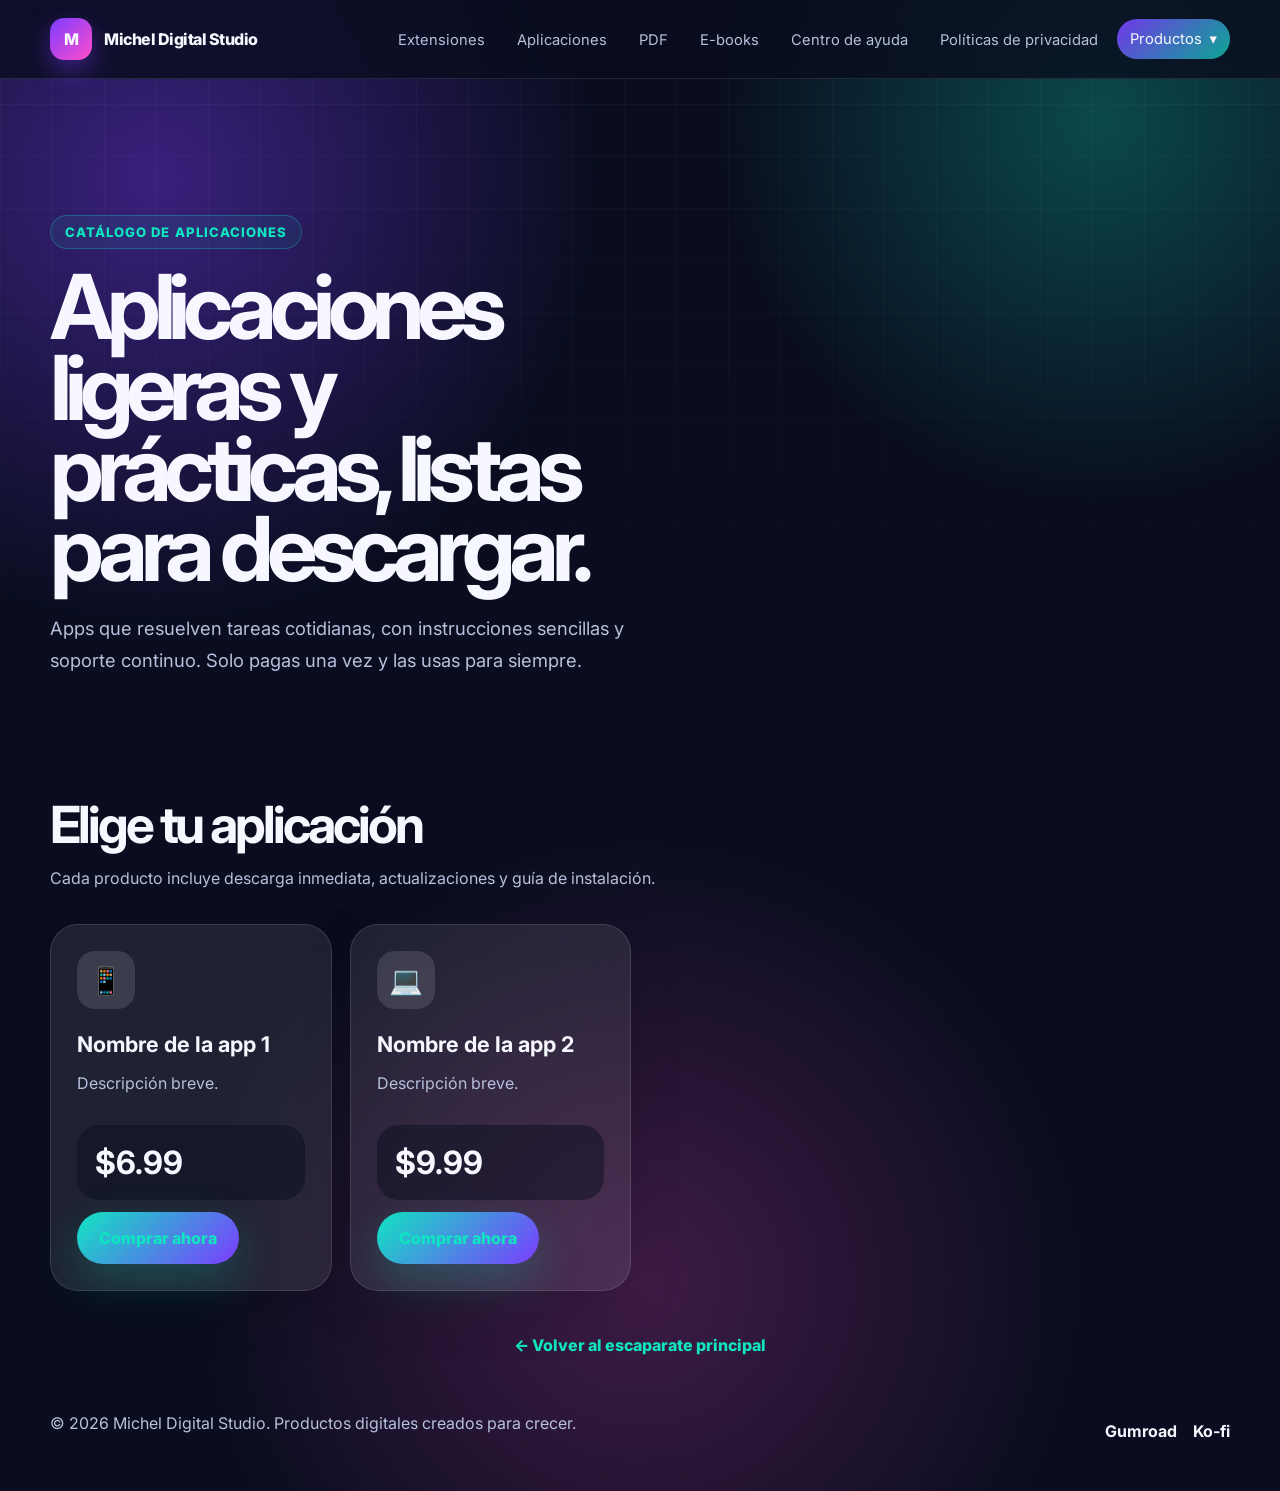
==== aplicaciones.html @ 8af35bb0 "Add aplicaciones.html for applications catalog page This file contains the HTML structure for the ap" ====
<!DOCTYPE html>
<html lang="es">
<head>
  <meta charset="UTF-8" />
  <meta name="viewport" content="width=device-width, initial-scale=1.0" />
  <meta name="description" content="Catálogo de aplicaciones digitales | Michel Digital Studio" />
  <title>Aplicaciones | Michel Digital Studio</title>
  <link rel="preconnect" href="https://fonts.googleapis.com">
  <link rel="preconnect" href="https://fonts.gstatic.com" crossorigin>
  <link href="https://fonts.googleapis.com/css2?family=Inter:wght@400;500;600;700;800&display=swap" rel="stylesheet">
  <link rel="stylesheet" href="styles.css" />
</head>
<body>
  <header class="site-header">
    <nav class="navbar" aria-label="Navegación principal">
      <a class="brand" href="index.html" aria-label="Michel Digital Studio">
        <span class="brand-mark">M</span>
        <span>Michel Digital Studio</span>
      </a>

      <input class="nav-toggle" type="checkbox" id="nav-toggle" aria-label="Abrir menú" />
      <label class="nav-toggle-label" for="nav-toggle"><span></span></label>

      <ul class="nav-menu">
        <li><a href="extensiones.html">Extensiones</a></li>
        <li><a href="aplicaciones.html">Aplicaciones</a></li>
        <li><a href="pdf.html">PDF</a></li>
        <li><a href="ebooks.html">E-books</a></li>
        <li><a href="index.html#ayuda">Centro de ayuda</a></li>
        <li><a href="index.html#privacidad">Políticas de privacidad</a></li>
        <li class="dropdown">
          <button class="dropdown-button" aria-expanded="false" aria-controls="store-links">
            Productos
            <span aria-hidden="true">▾</span>
          </button>
          <ul class="dropdown-menu" id="store-links">
            <li><a href="extensiones.html">Extensiones</a></li>
            <li><a href="aplicaciones.html">Aplicaciones</a></li>
            <li><a href="pdf.html">PDF</a></li>
            <li><a href="ebooks.html">E-books</a></li>
            <li><a href="https://michely1.gumroad.com/l/cdyezu" target="_blank" rel="noopener noreferrer">Producto destacado</a></li>
            <li><a href="https://ko-fi.com/michelcabrera" target="_blank" rel="noopener noreferrer">Apoyar en Ko-fi</a></li>
          </ul>
        </li>
      </ul>
    </nav>
  </header>

  <main id="inicio">
    <section class="hero section-shell">
      <div class="hero-copy">
        <span class="eyebrow">Catálogo de aplicaciones</span>
        <h1>Aplicaciones ligeras y prácticas, listas para descargar.</h1>
        <p>Apps que resuelven tareas cotidianas, con instrucciones sencillas y soporte continuo. Solo pagas una vez y las usas para siempre.</p>
      </div>
    </section>

    <section class="section-shell">
      <div class="section-heading">
        <h2>Elige tu aplicación</h2>
        <p>Cada producto incluye descarga inmediata, actualizaciones y guía de instalación.</p>
      </div>
      <div class="product-grid">
        <!-- PRODUCTO 1 -->
        <article class="product-card">
          <span class="card-icon">📱</span>
          <h3>Nombre de la app 1</h3>
          <p>Descripción breve.</p>
          <div class="price-row">
            <strong>$6.99</strong>
          </div>
          <!-- ⚠️ CAMBIA ESTE ENLACE -->
          <a href="https://tu-tienda.gumroad.com/l/app1" target="_blank" rel="noopener noreferrer" class="button primary">Comprar ahora</a>
        </article>

        <!-- PRODUCTO 2 -->
        <article class="product-card">
          <span class="card-icon">💻</span>
          <h3>Nombre de la app 2</h3>
          <p>Descripción breve.</p>
          <div class="price-row">
            <strong>$9.99</strong>
          </div>
          <a href="https://tu-tienda.gumroad.com/l/app2" target="_blank" rel="noopener noreferrer" class="button primary">Comprar ahora</a>
        </article>
        <!-- Puedes añadir más productos copiando un artículo -->
      </div>
    </section>

    <div style="text-align: center; margin: 2rem 0;">
      <a href="index.html" class="text-link">← Volver al escaparate principal</a>
    </div>
  </main>

  <footer class="site-footer">
    <p>© 2026 Michel Digital Studio. Productos digitales creados para crecer.</p>
    <div>
      <a href="https://michely1.gumroad.com/l/cdyezu" target="_blank" rel="noopener noreferrer">Gumroad</a>
      <a href="https://ko-fi.com/michelcabrera" target="_blank" rel="noopener noreferrer">Ko-fi</a>
    </div>
  </footer>

  <script src="script.js"></script>
</body>
</html>
---- styles.css ----
:root {
  --bg: #090d1f;
  --bg-soft: #111733;
  --surface: rgba(255, 255, 255, 0.09);
  --surface-strong: rgba(255, 255, 255, 0.16);
  --text: #f7f8ff;
  --muted: #b7c0dc;
  --primary: #7c3cff;
  --secondary: #10e5c1;
  --accent: #ffb84d;
  --danger-pink: #ff4ecd;
  --shadow: 0 24px 80px rgba(0, 0, 0, 0.35);
  --radius: 28px;
}

* {
  box-sizing: border-box;
}

html {
  scroll-behavior: smooth;
}

body {
  margin: 0;
  min-height: 100vh;
  font-family: "Inter", system-ui, -apple-system, BlinkMacSystemFont, "Segoe UI", sans-serif;
  color: var(--text);
  background:
    radial-gradient(circle at 12% 12%, rgba(124, 60, 255, 0.42), transparent 28rem),
    radial-gradient(circle at 86% 8%, rgba(16, 229, 193, 0.28), transparent 24rem),
    radial-gradient(circle at 50% 86%, rgba(255, 78, 205, 0.22), transparent 28rem),
    var(--bg);
}

body::before {
  position: fixed;
  inset: 0;
  z-index: -1;
  pointer-events: none;
  content: "";
  background-image: linear-gradient(rgba(255, 255, 255, 0.035) 1px, transparent 1px), linear-gradient(90deg, rgba(255, 255, 255, 0.035) 1px, transparent 1px);
  background-size: 52px 52px;
  mask-image: linear-gradient(to bottom, black, transparent 85%);
}

a {
  color: inherit;
  text-decoration: none;
}

.site-header {
  position: sticky;
  top: 0;
  z-index: 10;
  border-bottom: 1px solid rgba(255, 255, 255, 0.1);
  background: rgba(9, 13, 31, 0.8);
  backdrop-filter: blur(22px);
}

.navbar {
  display: flex;
  align-items: center;
  justify-content: space-between;
  width: min(1180px, calc(100% - 32px));
  margin: 0 auto;
  padding: 18px 0;
}

.brand,
.nav-menu,
.hero-actions,
.trust-row,
.price-row,
.site-footer,
.site-footer div {
  display: flex;
  align-items: center;
}

.brand {
  gap: 12px;
  font-weight: 800;
  letter-spacing: -0.03em;
}

.brand-mark {
  display: grid;
  width: 42px;
  height: 42px;
  place-items: center;
  border-radius: 14px;
  background: linear-gradient(135deg, var(--primary), var(--danger-pink));
  box-shadow: 0 10px 26px rgba(124, 60, 255, 0.42);
}

.nav-menu {
  gap: 6px;
  padding: 0;
  margin: 0;
  list-style: none;
}

.nav-menu a,
.dropdown-button {
  padding: 11px 13px;
  border: 0;
  border-radius: 999px;
  color: var(--muted);
  background: transparent;
  font: inherit;
  font-size: 0.92rem;
  cursor: pointer;
  transition: 180ms ease;
}

.nav-menu a:hover,
.dropdown-button:hover,
.nav-menu a:focus-visible,
.dropdown-button:focus-visible {
  color: var(--text);
  background: rgba(255, 255, 255, 0.12);
  outline: none;
}

.dropdown {
  position: relative;
}

.dropdown-button {
  display: flex;
  gap: 8px;
  align-items: center;
  color: var(--text);
  background: linear-gradient(135deg, rgba(124, 60, 255, 0.9), rgba(16, 229, 193, 0.7));
}

.dropdown-menu {
  position: absolute;
  top: calc(100% + 12px);
  right: 0;
  min-width: 230px;
  padding: 10px;
  margin: 0;
  visibility: hidden;
  list-style: none;
  background: rgba(17, 23, 51, 0.96);
  border: 1px solid rgba(255, 255, 255, 0.12);
  border-radius: 18px;
  box-shadow: var(--shadow);
  opacity: 0;
  transform: translateY(-8px);
  transition: 180ms ease;
}

.dropdown.open .dropdown-menu,
.dropdown:focus-within .dropdown-menu {
  visibility: visible;
  opacity: 1;
  transform: translateY(0);
}

.nav-toggle,
.nav-toggle-label {
  display: none;
}

.section-shell {
  width: min(1180px, calc(100% - 32px));
  margin: 0 auto;
}

.hero {
  display: grid;
  grid-template-columns: minmax(0, 1.1fr) minmax(320px, 0.9fr);
  gap: 48px;
  align-items: center;
  min-height: 720px;
  padding: 86px 0 54px;
}

.eyebrow {
  display: inline-flex;
  width: fit-content;
  padding: 8px 14px;
  margin-bottom: 18px;
  border: 1px solid rgba(16, 229, 193, 0.28);
  border-radius: 999px;
  color: var(--secondary);
  background: rgba(16, 229, 193, 0.08);
  font-size: 0.82rem;
  font-weight: 800;
  letter-spacing: 0.08em;
  text-transform: uppercase;
}

h1,
h2,
h3,
p {
  margin-top: 0;
}

h1 {
  max-width: 760px;
  margin-bottom: 22px;
  font-size: clamp(3rem, 7vw, 6.4rem);
  line-height: 0.9;
  letter-spacing: -0.08em;
}

.hero-copy p,
.section-heading p,
.feature-band p,
.info-panel p,
.product-card p {
  color: var(--muted);
  line-height: 1.75;
}

.hero-copy > p {
  max-width: 710px;
  font-size: 1.15rem;
}

.hero-actions {
  flex-wrap: wrap;
  gap: 14px;
  margin: 34px 0 24px;
}

.button {
  display: inline-flex;
  align-items: center;
  justify-content: center;
  min-height: 52px;
  padding: 0 22px;
  border-radius: 999px;
  font-weight: 800;
}

.button.primary {
  background: linear-gradient(135deg, var(--secondary), var(--primary));
  box-shadow: 0 18px 44px rgba(16, 229, 193, 0.22);
}

.button.secondary {
  border: 1px solid rgba(255, 255, 255, 0.14);
  background: rgba(255, 255, 255, 0.08);
}

.trust-row {
  flex-wrap: wrap;
  gap: 12px;
  color: var(--muted);
  font-size: 0.95rem;
}

.trust-row span {
  padding: 10px 14px;
  border-radius: 999px;
  background: rgba(255, 255, 255, 0.08);
}

.hero-card {
  position: relative;
  min-height: 500px;
  padding: 28px;
  overflow: hidden;
  border: 1px solid rgba(255, 255, 255, 0.16);
  border-radius: 38px;
  background:
    linear-gradient(145deg, rgba(255, 255, 255, 0.18), rgba(255, 255, 255, 0.06)),
    linear-gradient(135deg, rgba(124, 60, 255, 0.25), rgba(16, 229, 193, 0.12));
  box-shadow: var(--shadow);
}

.hero-card::before,
.hero-card::after {
  position: absolute;
  content: "";
  border-radius: 999px;
  filter: blur(6px);
}

.hero-card::before {
  width: 260px;
  height: 260px;
  right: -70px;
  top: -60px;
  background: rgba(255, 184, 77, 0.34);
}

.hero-card::after {
  width: 220px;
  height: 220px;
  left: -70px;
  bottom: -70px;
  background: rgba(255, 78, 205, 0.28);
}

.floating-badge,
.product-preview {
  position: relative;
  z-index: 1;
}

.floating-badge {
  width: fit-content;
  padding: 10px 14px;
  margin-left: auto;
  border-radius: 999px;
  background: rgba(255, 255, 255, 0.16);
  color: var(--accent);
  font-weight: 800;
}

.product-preview {
  display: flex;
  flex-direction: column;
  justify-content: flex-end;
  height: 100%;
  min-height: 390px;
}

.preview-icon {
  display: grid;
  width: 112px;
  height: 112px;
  margin-bottom: 28px;
  place-items: center;
  border-radius: 32px;
  background: linear-gradient(135deg, var(--accent), var(--danger-pink));
  font-size: 3rem;
  box-shadow: 0 22px 52px rgba(255, 78, 205, 0.25);
}

.product-preview h2 {
  max-width: 360px;
  margin-bottom: 14px;
  font-size: clamp(2rem, 4vw, 3.2rem);
  letter-spacing: -0.06em;
}

.price-row {
  justify-content: space-between;
  gap: 16px;
  padding: 18px;
  margin-top: 28px;
  border-radius: 22px;
  background: rgba(9, 13, 31, 0.48);
}

.price-row strong {
  font-size: 2rem;
}

.price-row span {
  color: var(--secondary);
}

.stats,
.product-grid,
.support-grid {
  display: grid;
  gap: 18px;
}

.stats {
  grid-template-columns: repeat(3, 1fr);
  margin-bottom: 96px;
}

.stats article,
.product-card,
.info-panel,
.feature-band {
  border: 1px solid rgba(255, 255, 255, 0.12);
  background: var(--surface);
  box-shadow: 0 18px 54px rgba(0, 0, 0, 0.14);
  backdrop-filter: blur(18px);
}

.stats article {
  padding: 26px;
  border-radius: 24px;
}

.stats strong {
  display: block;
  margin-bottom: 4px;
  font-size: 2.3rem;
}

.stats span {
  color: var(--muted);
}

.section-heading {
  max-width: 680px;
  margin-bottom: 32px;
}

.section-heading h2,
.feature-band h2,
.info-panel h2 {
  margin-bottom: 14px;
  font-size: clamp(2rem, 4vw, 3.6rem);
  line-height: 1;
  letter-spacing: -0.06em;
}

.product-grid {
  grid-template-columns: repeat(4, 1fr);
}

.product-card {
  min-height: 320px;
  padding: 26px;
  border-radius: var(--radius);
  transition: 200ms ease;
}

.product-card:hover {
  border-color: rgba(16, 229, 193, 0.45);
  background: var(--surface-strong);
  transform: translateY(-6px);
}

.card-icon {
  display: grid;
  width: 58px;
  height: 58px;
  margin-bottom: 22px;
  place-items: center;
  border-radius: 18px;
  background: rgba(255, 255, 255, 0.12);
  font-size: 1.7rem;
}

.product-card h3 {
  margin-bottom: 12px;
  font-size: 1.35rem;
}

.product-card a,
.text-link {
  display: inline-flex;
  margin-top: 12px;
  color: var(--secondary);
  font-weight: 800;
}

.feature-band {
  display: grid;
  grid-template-columns: 1fr 0.85fr;
  gap: 32px;
  align-items: center;
  padding: 42px;
  margin-top: 96px;
  border-radius: 36px;
  background:
    linear-gradient(135deg, rgba(124, 60, 255, 0.28), rgba(16, 229, 193, 0.12)),
    var(--surface);
}

.support-grid {
  grid-template-columns: 1fr 1fr;
  margin-top: 96px;
  margin-bottom: 86px;
}

.info-panel {
  padding: 34px;
  border-radius: var(--radius);
}

.info-panel ul {
  padding-left: 20px;
  color: var(--muted);
  line-height: 1.9;
}

.site-footer {
  justify-content: space-between;
  gap: 18px;
  width: min(1180px, calc(100% - 32px));
  padding: 26px 0 42px;
  margin: 0 auto;
  color: var(--muted);
}

.site-footer div {
  gap: 16px;
}

.site-footer a {
  color: var(--text);
  font-weight: 700;
}

@media (max-width: 980px) {
  .nav-toggle-label {
    position: relative;
    display: grid;
    width: 46px;
    height: 46px;
    place-items: center;
    border-radius: 14px;
    background: rgba(255, 255, 255, 0.1);
    cursor: pointer;
  }

  .nav-toggle-label span,
  .nav-toggle-label span::before,
  .nav-toggle-label span::after {
    display: block;
    width: 22px;
    height: 2px;
    background: var(--text);
    border-radius: 999px;
    content: "";
  }

  .nav-toggle-label span::before {
    transform: translateY(-7px);
  }

  .nav-toggle-label span::after {
    transform: translateY(5px);
  }

  .nav-menu {
    position: absolute;
    top: 78px;
    left: 16px;
    right: 16px;
    display: none;
    flex-direction: column;
    align-items: stretch;
    padding: 16px;
    border: 1px solid rgba(255, 255, 255, 0.12);
    border-radius: 24px;
    background: rgba(9, 13, 31, 0.96);
    box-shadow: var(--shadow);
  }

  .nav-toggle:checked ~ .nav-menu {
    display: flex;
  }

  .nav-menu a,
  .dropdown-button {
    width: 100%;
    justify-content: space-between;
  }

  .dropdown-menu {
    position: static;
    display: none;
    margin-top: 10px;
    visibility: visible;
    opacity: 1;
    transform: none;
  }

  .dropdown.open .dropdown-menu,
  .dropdown:focus-within .dropdown-menu {
    display: block;
  }

  .hero,
  .feature-band,
  .support-grid {
    grid-template-columns: 1fr;
  }

  .product-grid {
    grid-template-columns: repeat(2, 1fr);
  }
}

@media (max-width: 680px) {
  .hero {
    min-height: auto;
    padding-top: 52px;
  }

  h1 {
    font-size: clamp(2.7rem, 16vw, 4.2rem);
  }

  .stats,
  .product-grid {
    grid-template-columns: 1fr;
  }

  .hero-card {
    min-height: 420px;
  }

  .feature-band,
  .info-panel {
    padding: 26px;
  }

  .site-footer {
    flex-direction: column;
    align-items: flex-start;
  }
}
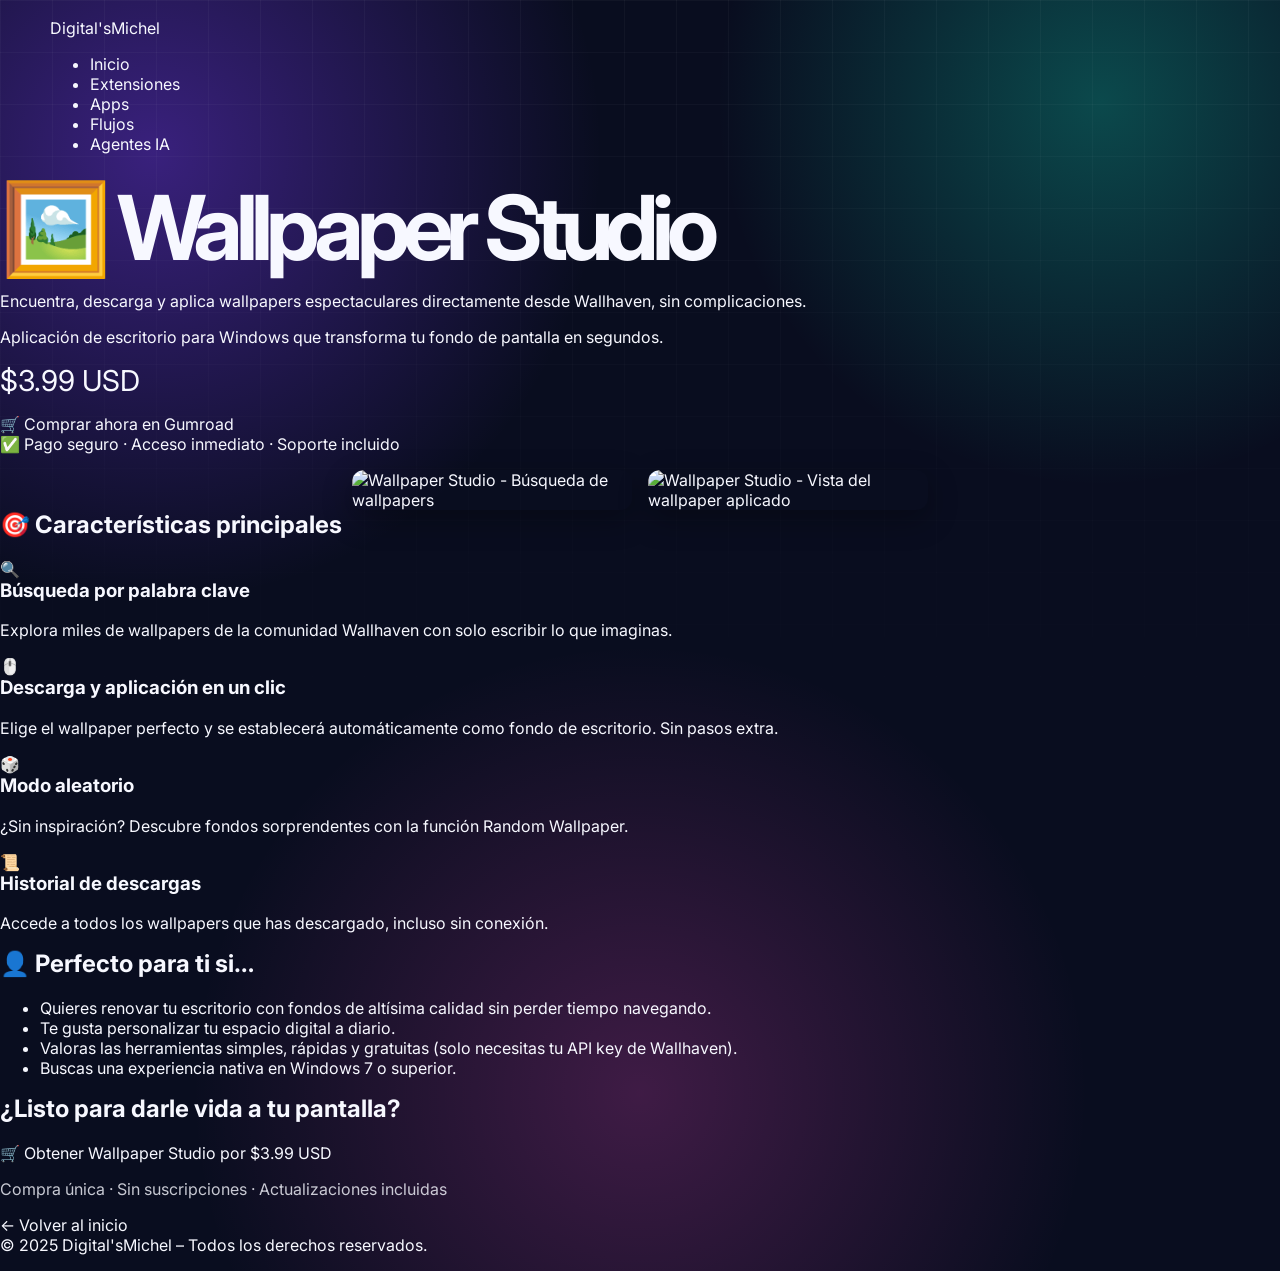
==== commit c6d5161a: "Revamp aplicaciones.html with new layout and styles Updated the HTML structure and content for the a" ====
--- a/aplicaciones.html
+++ b/aplicaciones.html
@@ -1,105 +1,131 @@
 <!DOCTYPE html>
 <html lang="es">
 <head>
-  <meta charset="UTF-8" />
-  <meta name="viewport" content="width=device-width, initial-scale=1.0" />
-  <meta name="description" content="Catálogo de aplicaciones digitales | Michel Digital Studio" />
-  <title>Aplicaciones | Michel Digital Studio</title>
-  <link rel="preconnect" href="https://fonts.googleapis.com">
-  <link rel="preconnect" href="https://fonts.gstatic.com" crossorigin>
-  <link href="https://fonts.googleapis.com/css2?family=Inter:wght@400;500;600;700;800&display=swap" rel="stylesheet">
-  <link rel="stylesheet" href="styles.css" />
+    <meta charset="UTF-8">
+    <meta name="viewport" content="width=device-width, initial-scale=1.0">
+    <title>Wallpaper Studio – Digital'sMichel</title>
+    <link rel="stylesheet" href="styles.css">
+    <link href="https://fonts.googleapis.com/css2?family=Inter:wght@400;600;700;800&display=swap" rel="stylesheet">
+    <style>
+        /* Estilos adicionales para la galería de capturas */
+        .hero-screenshots {
+            display: flex;
+            gap: 1rem;
+            flex-wrap: wrap;
+            justify-content: center;
+        }
+        .hero-screenshots img {
+            border-radius: 12px;
+            box-shadow: 0 10px 30px rgba(0,0,0,0.3);
+            max-width: 100%;
+            height: auto;
+            width: 280px;
+            object-fit: cover;
+        }
+        @media (max-width: 768px) {
+            .hero-screenshots img {
+                width: 100%;
+            }
+        }
+    </style>
 </head>
 <body>
-  <header class="site-header">
-    <nav class="navbar" aria-label="Navegación principal">
-      <a class="brand" href="index.html" aria-label="Michel Digital Studio">
-        <span class="brand-mark">M</span>
-        <span>Michel Digital Studio</span>
-      </a>
+    <header class="navbar">
+        <div class="container nav-container">
+            <a href="index.html" class="logo">Digital's<span>Michel</span></a>
+            <nav>
+                <ul class="nav-links">
+                    <li><a href="index.html">Inicio</a></li>
+                    <li><a href="extensiones.html">Extensiones</a></li>
+                    <li><a href="aplicaciones.html" class="active">Apps</a></li>
+                    <li><a href="flujos.html">Flujos</a></li>
+                    <li><a href="agentes.html">Agentes IA</a></li>
+                </ul>
+            </nav>
+        </div>
+    </header>
 
-      <input class="nav-toggle" type="checkbox" id="nav-toggle" aria-label="Abrir menú" />
-      <label class="nav-toggle-label" for="nav-toggle"><span></span></label>
+    <main>
+        <!-- Hero Section -->
+        <section class="hero-product">
+            <div class="container hero-product-content">
+                <div class="hero-product-text">
+                    <h1>🖼️ Wallpaper Studio</h1>
+                    <p class="hero-subtitle">Encuentra, descarga y aplica wallpapers espectaculares directamente desde Wallhaven, sin complicaciones.</p>
+                    <p class="hero-description">Aplicación de escritorio para Windows que transforma tu fondo de pantalla en segundos.</p>
+                    <div class="hero-cta">
+                        <span class="price" style="font-size:1.8rem; display:block; margin-bottom:1rem;">$3.99 USD</span>
+                        <a href="https://michely1.gumroad.com/l/wahisy?wanted=true" class="btn-primary btn-large" target="_blank" rel="noopener">
+                            🛒 Comprar ahora en Gumroad
+                        </a>
+                        <p class="guarantee">✅ Pago seguro · Acceso inmediato · Soporte incluido</p>
+                    </div>
+                </div>
+                <div class="hero-product-image">
+                    <div class="hero-screenshots">
+                        <img src="https://i.postimg.cc/g2p520Bf/Captura-de-pantalla-2026-05-26-120907.png" alt="Wallpaper Studio - Búsqueda de wallpapers">
+                        <img src="https://i.postimg.cc/rw9H0Lvg/Captura-de-pantalla-2026-05-26-120931.png" alt="Wallpaper Studio - Vista del wallpaper aplicado">
+                    </div>
+                </div>
+            </div>
+        </section>
 
-      <ul class="nav-menu">
-        <li><a href="extensiones.html">Extensiones</a></li>
-        <li><a href="aplicaciones.html">Aplicaciones</a></li>
-        <li><a href="pdf.html">PDF</a></li>
-        <li><a href="ebooks.html">E-books</a></li>
-        <li><a href="index.html#ayuda">Centro de ayuda</a></li>
-        <li><a href="index.html#privacidad">Políticas de privacidad</a></li>
-        <li class="dropdown">
-          <button class="dropdown-button" aria-expanded="false" aria-controls="store-links">
-            Productos
-            <span aria-hidden="true">▾</span>
-          </button>
-          <ul class="dropdown-menu" id="store-links">
-            <li><a href="extensiones.html">Extensiones</a></li>
-            <li><a href="aplicaciones.html">Aplicaciones</a></li>
-            <li><a href="pdf.html">PDF</a></li>
-            <li><a href="ebooks.html">E-books</a></li>
-            <li><a href="https://michely1.gumroad.com/l/cdyezu" target="_blank" rel="noopener noreferrer">Producto destacado</a></li>
-            <li><a href="https://ko-fi.com/michelcabrera" target="_blank" rel="noopener noreferrer">Apoyar en Ko-fi</a></li>
-          </ul>
-        </li>
-      </ul>
-    </nav>
-  </header>
+        <!-- Features Section -->
+        <section class="features container">
+            <h2>🎯 Características principales</h2>
+            <div class="features-grid">
+                <div class="feature-item">
+                    <span class="feature-icon">🔍</span>
+                    <h3>Búsqueda por palabra clave</h3>
+                    <p>Explora miles de wallpapers de la comunidad Wallhaven con solo escribir lo que imaginas.</p>
+                </div>
+                <div class="feature-item">
+                    <span class="feature-icon">🖱️</span>
+                    <h3>Descarga y aplicación en un clic</h3>
+                    <p>Elige el wallpaper perfecto y se establecerá automáticamente como fondo de escritorio. Sin pasos extra.</p>
+                </div>
+                <div class="feature-item">
+                    <span class="feature-icon">🎲</span>
+                    <h3>Modo aleatorio</h3>
+                    <p>¿Sin inspiración? Descubre fondos sorprendentes con la función Random Wallpaper.</p>
+                </div>
+                <div class="feature-item">
+                    <span class="feature-icon">📜</span>
+                    <h3>Historial de descargas</h3>
+                    <p>Accede a todos los wallpapers que has descargado, incluso sin conexión.</p>
+                </div>
+            </div>
+        </section>
 
-  <main id="inicio">
-    <section class="hero section-shell">
-      <div class="hero-copy">
-        <span class="eyebrow">Catálogo de aplicaciones</span>
-        <h1>Aplicaciones ligeras y prácticas, listas para descargar.</h1>
-        <p>Apps que resuelven tareas cotidianas, con instrucciones sencillas y soporte continuo. Solo pagas una vez y las usas para siempre.</p>
-      </div>
-    </section>
+        <!-- Perfect for Section -->
+        <section class="target container">
+            <h2>👤 Perfecto para ti si…</h2>
+            <ul class="target-list">
+                <li>Quieres renovar tu escritorio con fondos de altísima calidad sin perder tiempo navegando.</li>
+                <li>Te gusta personalizar tu espacio digital a diario.</li>
+                <li>Valoras las herramientas simples, rápidas y gratuitas (solo necesitas tu API key de Wallhaven).</li>
+                <li>Buscas una experiencia nativa en Windows 7 o superior.</li>
+            </ul>
+        </section>
 
-    <section class="section-shell">
-      <div class="section-heading">
-        <h2>Elige tu aplicación</h2>
-        <p>Cada producto incluye descarga inmediata, actualizaciones y guía de instalación.</p>
-      </div>
-      <div class="product-grid">
-        <!-- PRODUCTO 1 -->
-        <article class="product-card">
-          <span class="card-icon">📱</span>
-          <h3>Nombre de la app 1</h3>
-          <p>Descripción breve.</p>
-          <div class="price-row">
-            <strong>$6.99</strong>
-          </div>
-          <!-- ⚠️ CAMBIA ESTE ENLACE -->
-          <a href="https://tu-tienda.gumroad.com/l/app1" target="_blank" rel="noopener noreferrer" class="button primary">Comprar ahora</a>
-        </article>
+        <!-- CTA Repeat -->
+        <section class="cta-final container">
+            <h2>¿Listo para darle vida a tu pantalla?</h2>
+            <a href="https://michely1.gumroad.com/l/wahisy?wanted=true" class="btn-primary btn-large" target="_blank" rel="noopener">
+                🛒 Obtener Wallpaper Studio por $3.99 USD
+            </a>
+            <p style="margin-top:1rem; opacity:0.8;">Compra única · Sin suscripciones · Actualizaciones incluidas</p>
+        </section>
 
-        <!-- PRODUCTO 2 -->
-        <article class="product-card">
-          <span class="card-icon">💻</span>
-          <h3>Nombre de la app 2</h3>
-          <p>Descripción breve.</p>
-          <div class="price-row">
-            <strong>$9.99</strong>
-          </div>
-          <a href="https://tu-tienda.gumroad.com/l/app2" target="_blank" rel="noopener noreferrer" class="button primary">Comprar ahora</a>
-        </article>
-        <!-- Puedes añadir más productos copiando un artículo -->
-      </div>
-    </section>
+        <div class="container back-section">
+            <a href="index.html" class="btn-secondary">← Volver al inicio</a>
+        </div>
+    </main>
 
-    <div style="text-align: center; margin: 2rem 0;">
-      <a href="index.html" class="text-link">← Volver al escaparate principal</a>
-    </div>
-  </main>
-
-  <footer class="site-footer">
-    <p>© 2026 Michel Digital Studio. Productos digitales creados para crecer.</p>
-    <div>
-      <a href="https://michely1.gumroad.com/l/cdyezu" target="_blank" rel="noopener noreferrer">Gumroad</a>
-      <a href="https://ko-fi.com/michelcabrera" target="_blank" rel="noopener noreferrer">Ko-fi</a>
-    </div>
-  </footer>
-
-  <script src="script.js"></script>
+    <footer>
+        <div class="container">
+            <p>© 2025 Digital'sMichel – Todos los derechos reservados.</p>
+        </div>
+    </footer>
 </body>
 </html>
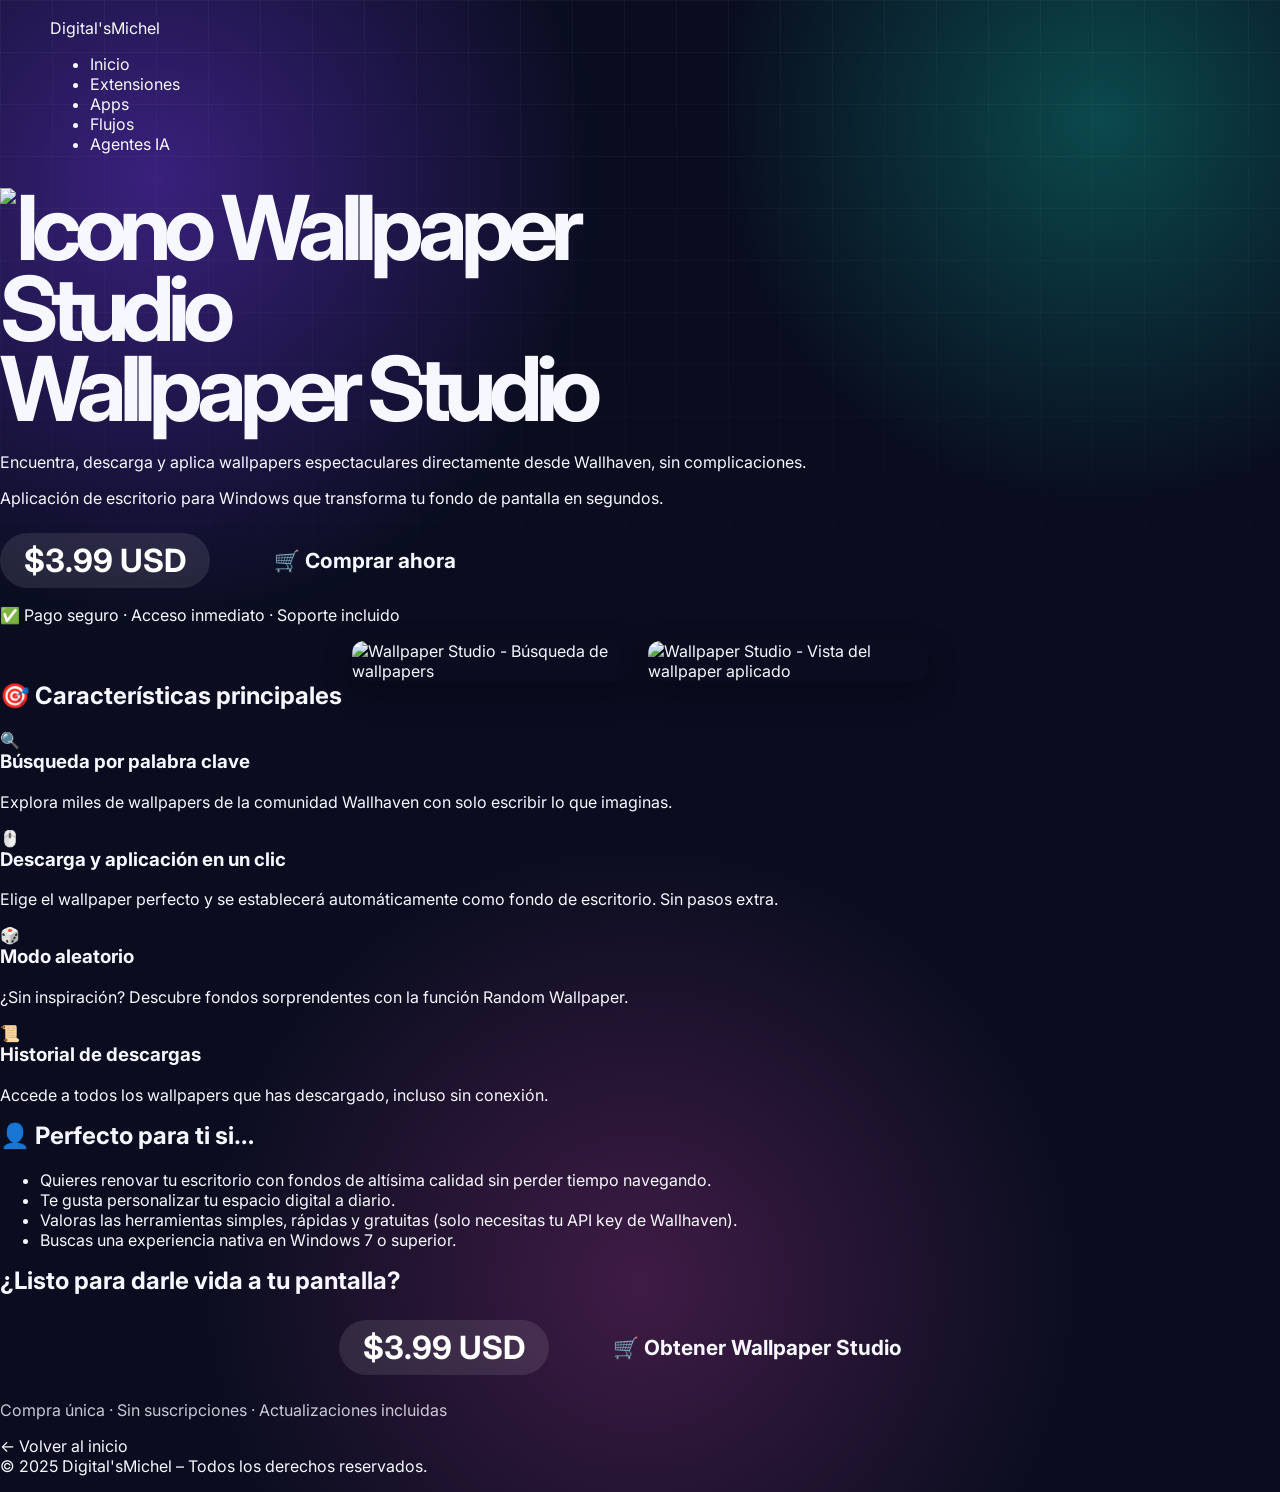
==== commit d8dfec9e: "Revise styles and layout for landing page Updated styles and structure for the Wallpaper Studio land" ====
--- a/aplicaciones.html
+++ b/aplicaciones.html
@@ -7,7 +7,7 @@
     <link rel="stylesheet" href="styles.css">
     <link href="https://fonts.googleapis.com/css2?family=Inter:wght@400;600;700;800&display=swap" rel="stylesheet">
     <style>
-        /* Estilos adicionales para la galería de capturas */
+        /* Estilos adicionales para la landing de Wallpaper Studio */
         .hero-screenshots {
             display: flex;
             gap: 1rem;
@@ -22,7 +22,54 @@
             width: 280px;
             object-fit: cover;
         }
+
+        /* Icono junto al título */
+        .title-icon {
+            vertical-align: middle;
+            margin-right: 10px;
+            height: 48px;
+            width: auto;
+        }
+
+        /* Contenedor flex para precio + botón */
+        .hero-cta-flex {
+            display: flex;
+            align-items: center;
+            justify-content: flex-start;
+            gap: 1.5rem;
+            flex-wrap: wrap;
+            margin-top: 1.5rem;
+        }
+
+        /* Precio con estilo destacado */
+        .price-large {
+            font-size: 2rem;
+            font-weight: 700;
+            color: #fff;
+            background: rgba(255, 255, 255, 0.1);
+            padding: 0.5rem 1.5rem;
+            border-radius: 50px;
+            backdrop-filter: blur(5px);
+        }
+
+        /* Botón más grande */
+        .btn-xlarge {
+            padding: 1rem 2.5rem;
+            font-size: 1.3rem;
+            font-weight: 700;
+            border-radius: 50px;
+            transition: transform 0.2s, box-shadow 0.2s;
+        }
+        .btn-xlarge:hover {
+            transform: translateY(-3px);
+            box-shadow: 0 15px 30px rgba(0,0,0,0.25);
+        }
+
         @media (max-width: 768px) {
+            .hero-cta-flex {
+                flex-direction: column;
+                align-items: flex-start;
+            }
             .hero-screenshots img {
                 width: 100%;
             }
@@ -50,16 +97,19 @@
         <section class="hero-product">
             <div class="container hero-product-content">
                 <div class="hero-product-text">
-                    <h1>🖼️ Wallpaper Studio</h1>
+                    <h1>
+                        <img src="https://i.postimg.cc/13NjBqVs/icon.png" alt="Icono Wallpaper Studio" class="title-icon">
+                        Wallpaper Studio
+                    </h1>
                     <p class="hero-subtitle">Encuentra, descarga y aplica wallpapers espectaculares directamente desde Wallhaven, sin complicaciones.</p>
                     <p class="hero-description">Aplicación de escritorio para Windows que transforma tu fondo de pantalla en segundos.</p>
-                    <div class="hero-cta">
-                        <span class="price" style="font-size:1.8rem; display:block; margin-bottom:1rem;">$3.99 USD</span>
-                        <a href="https://michely1.gumroad.com/l/wahisy?wanted=true" class="btn-primary btn-large" target="_blank" rel="noopener">
-                            🛒 Comprar ahora en Gumroad
+                    <div class="hero-cta-flex">
+                        <span class="price-large">$3.99 USD</span>
+                        <a href="https://michely1.gumroad.com/l/wahisy?wanted=true" class="btn-primary btn-xlarge" target="_blank" rel="noopener">
+                            🛒 Comprar ahora
                         </a>
-                        <p class="guarantee">✅ Pago seguro · Acceso inmediato · Soporte incluido</p>
                     </div>
+                    <p class="guarantee" style="margin-top: 1rem;">✅ Pago seguro · Acceso inmediato · Soporte incluido</p>
                 </div>
                 <div class="hero-product-image">
                     <div class="hero-screenshots">
@@ -111,10 +161,13 @@
         <!-- CTA Repeat -->
         <section class="cta-final container">
             <h2>¿Listo para darle vida a tu pantalla?</h2>
-            <a href="https://michely1.gumroad.com/l/wahisy?wanted=true" class="btn-primary btn-large" target="_blank" rel="noopener">
-                🛒 Obtener Wallpaper Studio por $3.99 USD
-            </a>
-            <p style="margin-top:1rem; opacity:0.8;">Compra única · Sin suscripciones · Actualizaciones incluidas</p>
+            <div class="hero-cta-flex" style="justify-content: center;">
+                <span class="price-large">$3.99 USD</span>
+                <a href="https://michely1.gumroad.com/l/wahisy?wanted=true" class="btn-primary btn-xlarge" target="_blank" rel="noopener">
+                    🛒 Obtener Wallpaper Studio
+                </a>
+            </div>
+            <p style="margin-top:1.5rem; opacity:0.8;">Compra única · Sin suscripciones · Actualizaciones incluidas</p>
         </section>
 
         <div class="container back-section">
